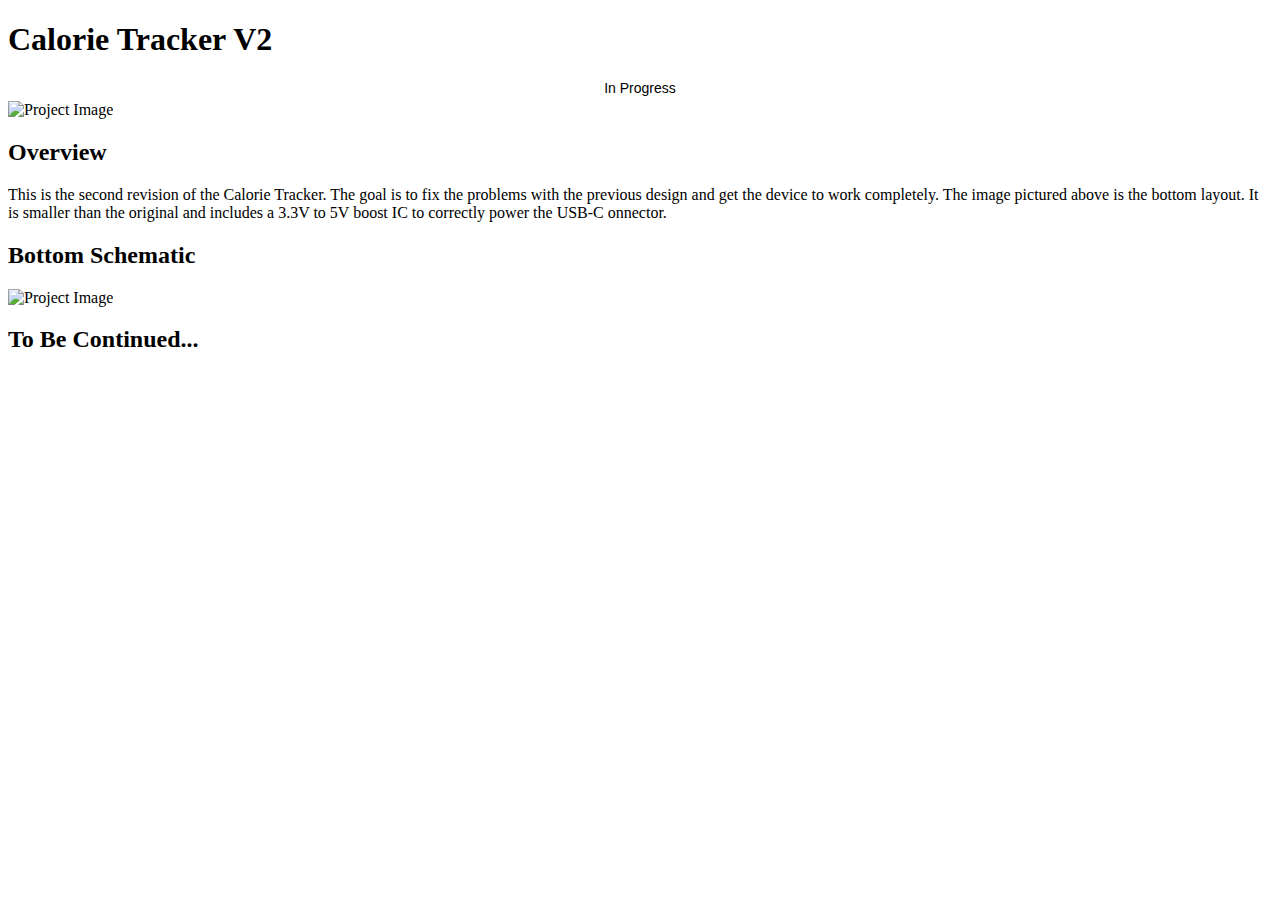
==== calorietrackerv2.html @ 0531f170 "Add files via upload" ====
<!DOCTYPE html>
<html lang="en">
<head>
    <meta charset="UTF-8">
    <meta name="viewport" content="width=device-width, initial-scale=1.0">
    <title>Calorie Tracker V2</title>
    <link rel="stylesheet" href="projectstyles.css">
</head>
<body>
    <div class="background-image">
        <div class="content-container">
            <h1>Calorie Tracker V2</h1>
            <div style="font-family: Arial; font-size: 14px; Margin-bottom: 5px; text-align: center;"> In Progress</div>
            <section class="project-media">
                <img src="v2thumbnail.png" alt="Project Image">
            </section>
            <section class="project-description">
                <h2>Overview</h2>
                <p>This is the second revision of the Calorie Tracker. The goal is to fix the problems with the previous design and get the device to work completely. The image pictured above is the bottom layout. It is smaller than the original and includes a 3.3V to 5V boost IC to correctly power the USB-C onnector.</p>
                
                <h2>Bottom Schematic</h2>
                <section class="project-schematic">
                    <img src="v2bottomschematic.png" alt="Project Image">
                </section>
                
                <h2>To Be Continued...</h2>
            </section>
        </div>
    </div>
</body>
</html>
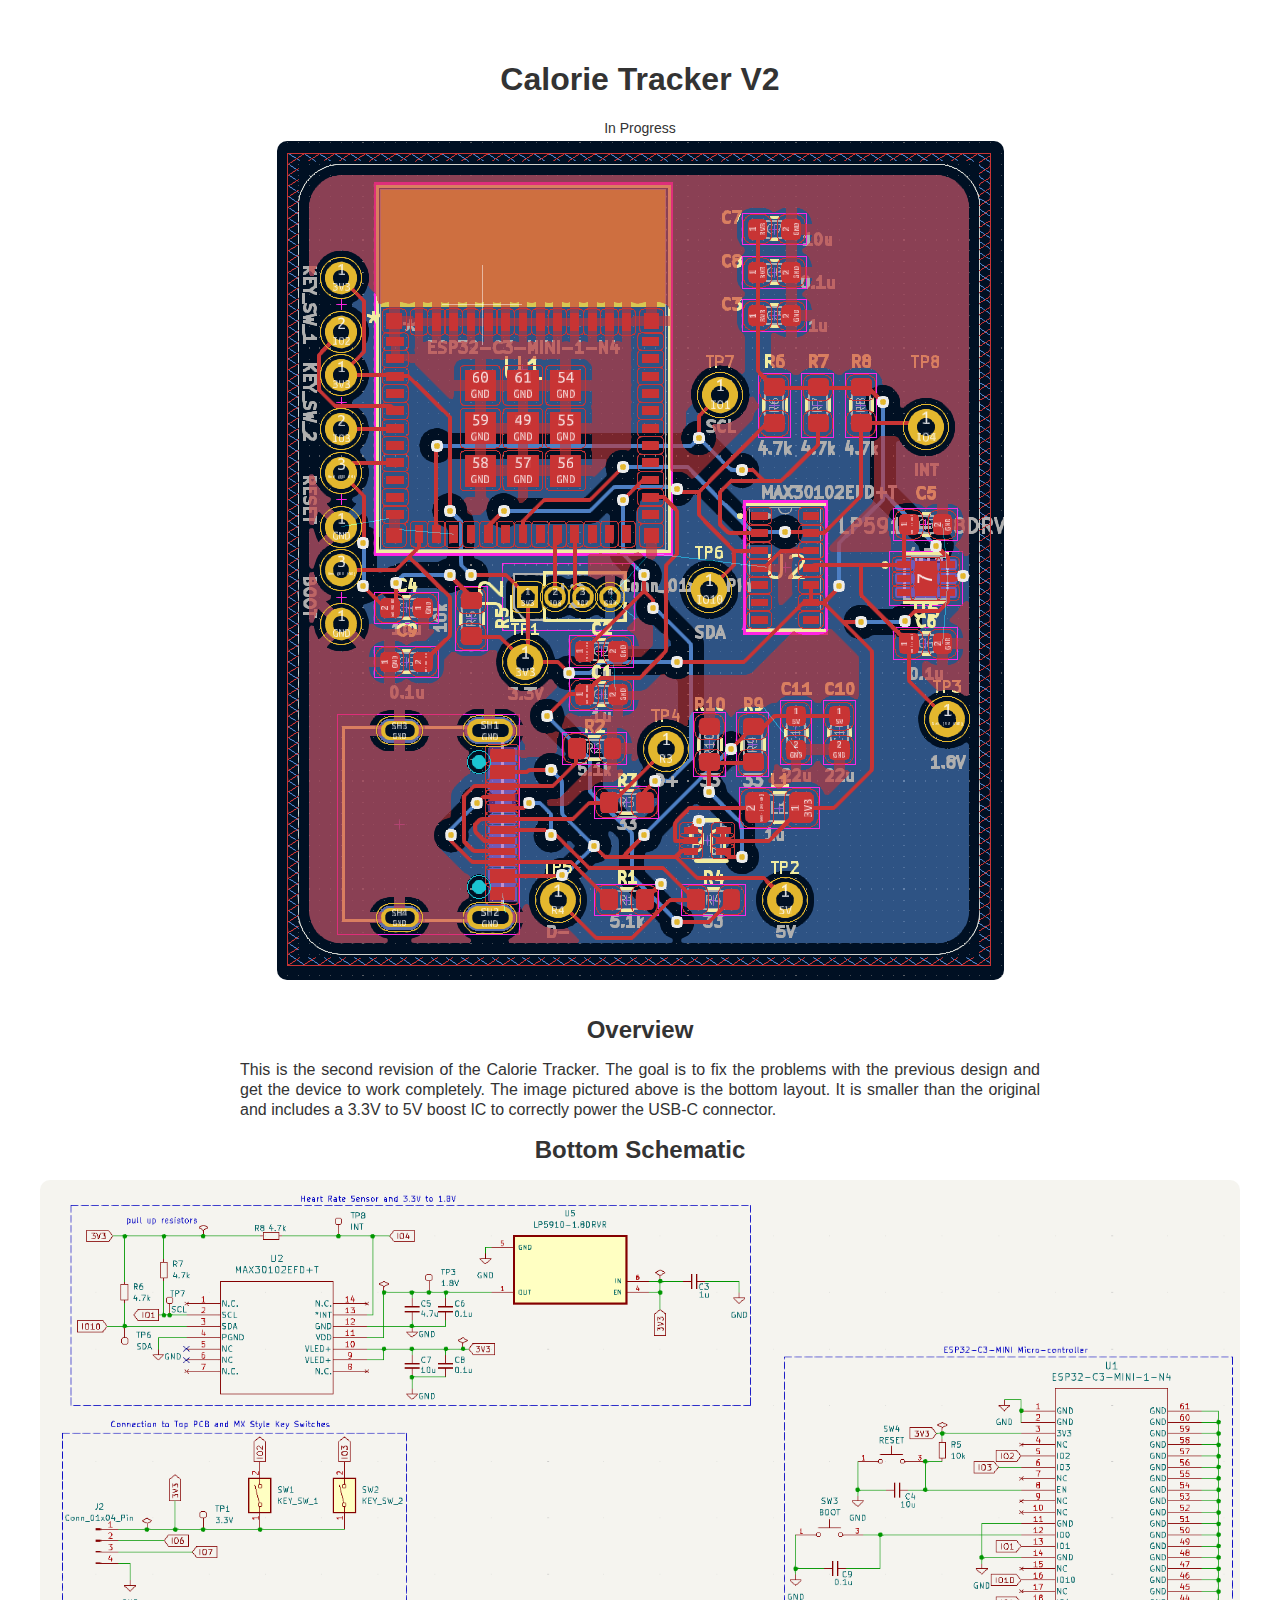
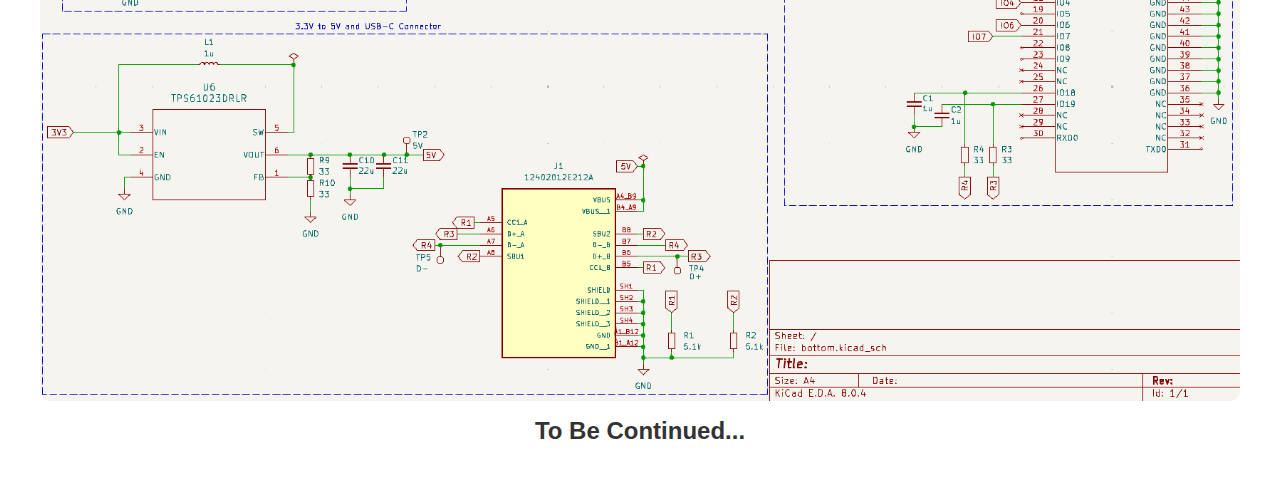
==== commit ea8406fa: "Update calorietrackerv2.html" ====
--- a/calorietrackerv2.html
+++ b/calorietrackerv2.html
@@ -16,7 +16,7 @@
             </section>
             <section class="project-description">
                 <h2>Overview</h2>
-                <p>This is the second revision of the Calorie Tracker. The goal is to fix the problems with the previous design and get the device to work completely. The image pictured above is the bottom layout. It is smaller than the original and includes a 3.3V to 5V boost IC to correctly power the USB-C onnector.</p>
+                <p>This is the second revision of the Calorie Tracker. The goal is to fix the problems with the previous design and get the device to work completely. The image pictured above is the bottom layout. It is smaller than the original and includes a 3.3V to 5V boost IC to correctly power the USB-C connector.</p>
                 
                 <h2>Bottom Schematic</h2>
                 <section class="project-schematic">
@@ -28,4 +28,4 @@
         </div>
     </div>
 </body>
-</html>+</html>
--- a/projectstyles.css
+++ b/projectstyles.css
@@ -0,0 +1,69 @@
+body, html {
+    margin: 0;
+    padding: 0;
+    font-family: Arial, sans-serif;
+    color: #333;
+}
+
+.background-image {
+    background: url('background.jpg') no-repeat center center fixed;
+    background-size: cover;
+    min-height: 100vh;
+    display: flex;
+    justify-content: center;
+    align-items: center;
+    padding: 20px;
+}
+
+.content-container {
+    background-color: rgba(255, 255, 255, 0.9);
+    padding: 20px;
+    border-radius: 10px;
+    max-width: 800px;
+    width: 100%;
+}
+
+h1, h2 {
+    text-align: center;
+}
+
+.project-media {
+    display: flex;
+    flex-direction: column;
+    align-items: center;
+    margin-bottom: 20px;
+}
+
+.project-media img, .project-media video {
+    max-width: 100%;
+    border-radius: 10px;
+    margin-bottom: 20px;
+}
+
+.project-description {
+    text-align: justify;
+    line-height: 20px;
+}
+
+.video-container {
+    display: flex;
+    justify-content: center;
+    align-items: center;
+}
+
+video {
+    max-width: 100%;
+}
+
+.project-schematic {
+    display: flex;
+    flex-direction: column;
+    align-items: center;
+    margin-bottom: 20px;
+}
+
+.project-schematic img {
+    width: 150%; /* Set the width to 150% of its original size */
+    height: auto;
+    border-radius: 10px;
+}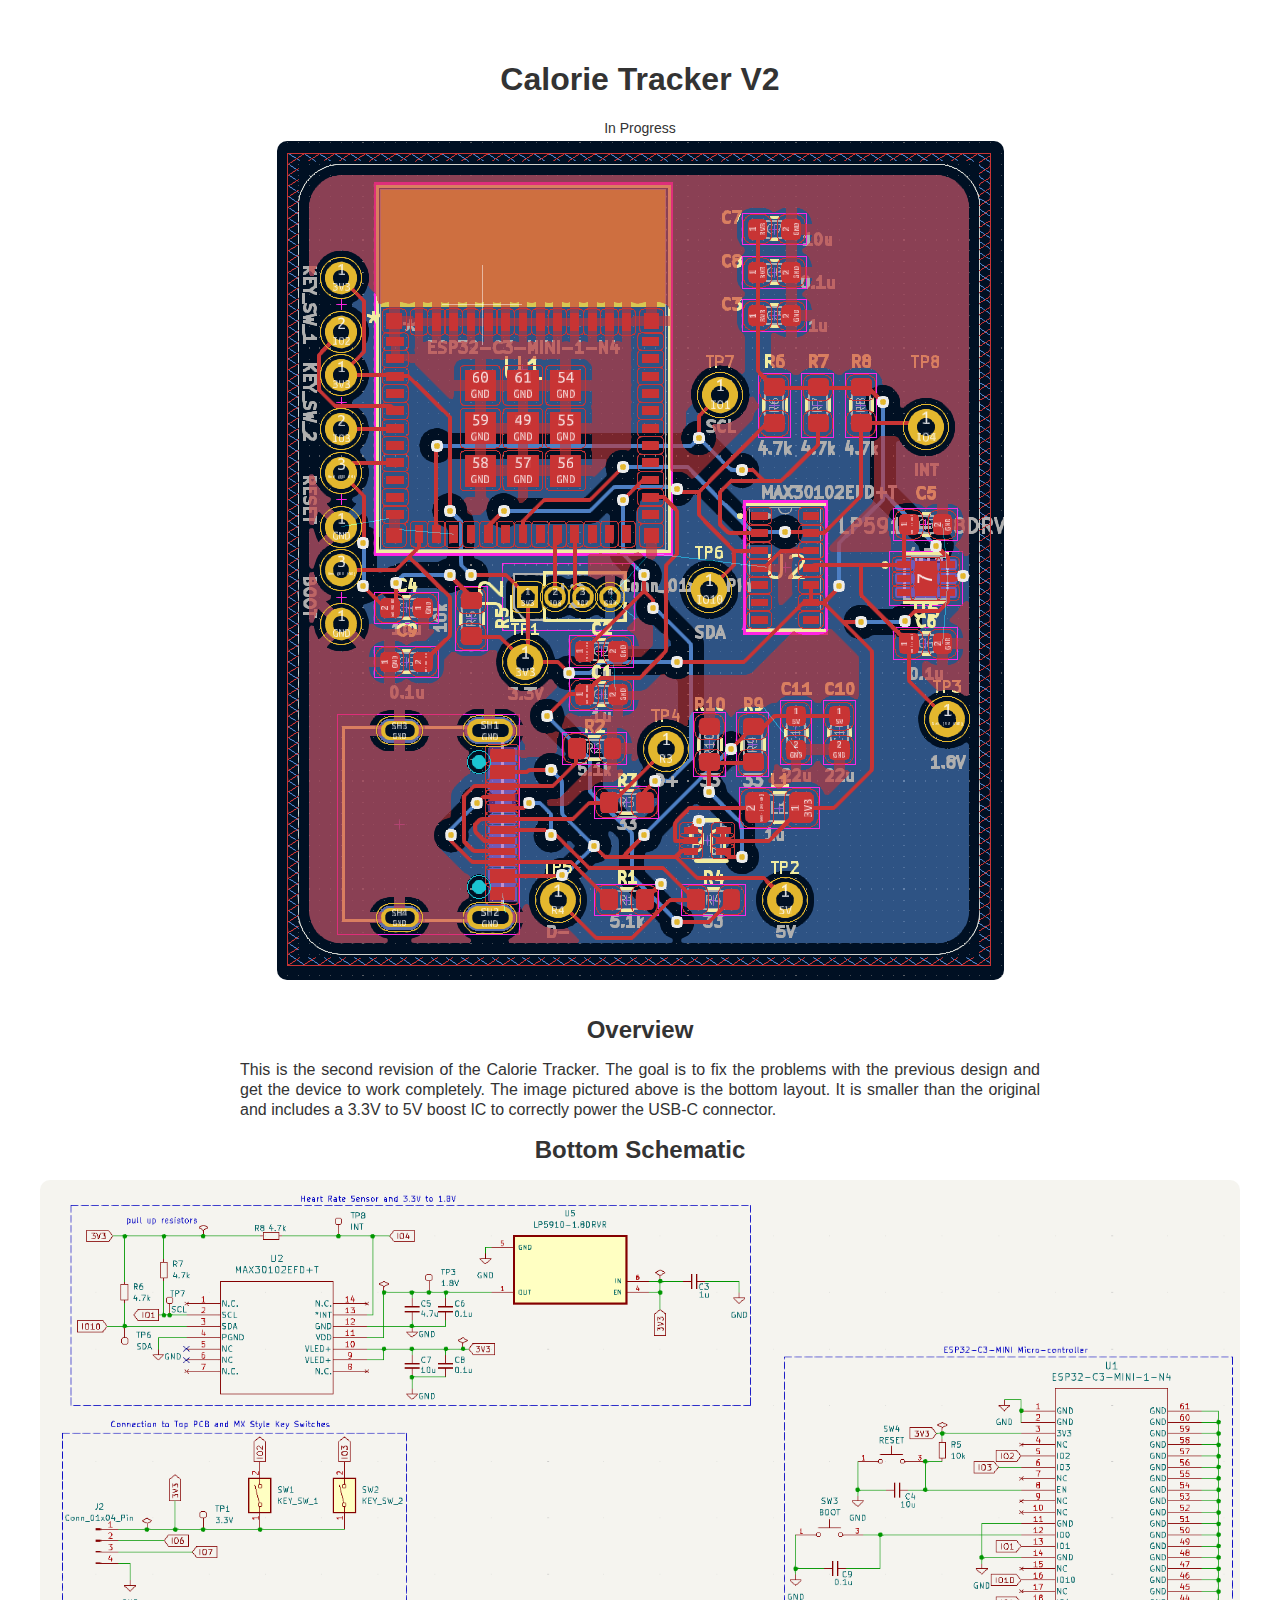
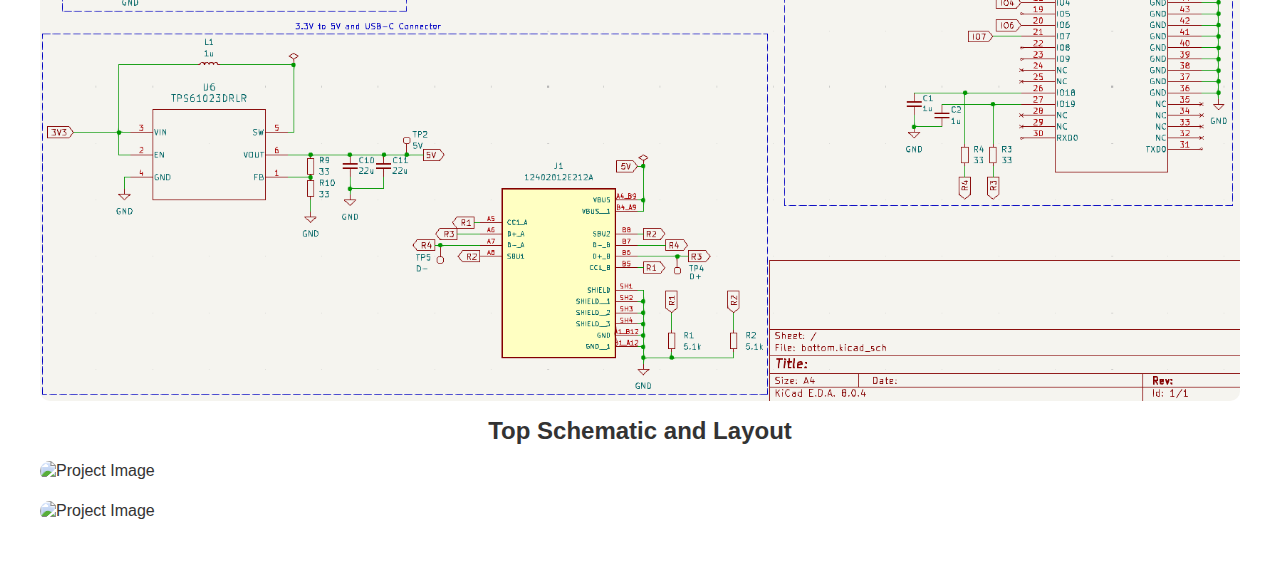
==== commit cf6d98e6: "Update calorietrackerv2.html" ====
--- a/calorietrackerv2.html
+++ b/calorietrackerv2.html
@@ -23,7 +23,13 @@
                     <img src="v2bottomschematic.png" alt="Project Image">
                 </section>
                 
-                <h2>To Be Continued...</h2>
+                <h2>Top Schematic and Layout</h2>
+                <section class="project-schematic">
+                    <img src="v2top_schematic.png" alt="Project Image">
+                </section>
+                <section class="project-schematic">
+                    <img src="v2top_layout.png" alt="Project Image">
+                </section>
             </section>
         </div>
     </div>
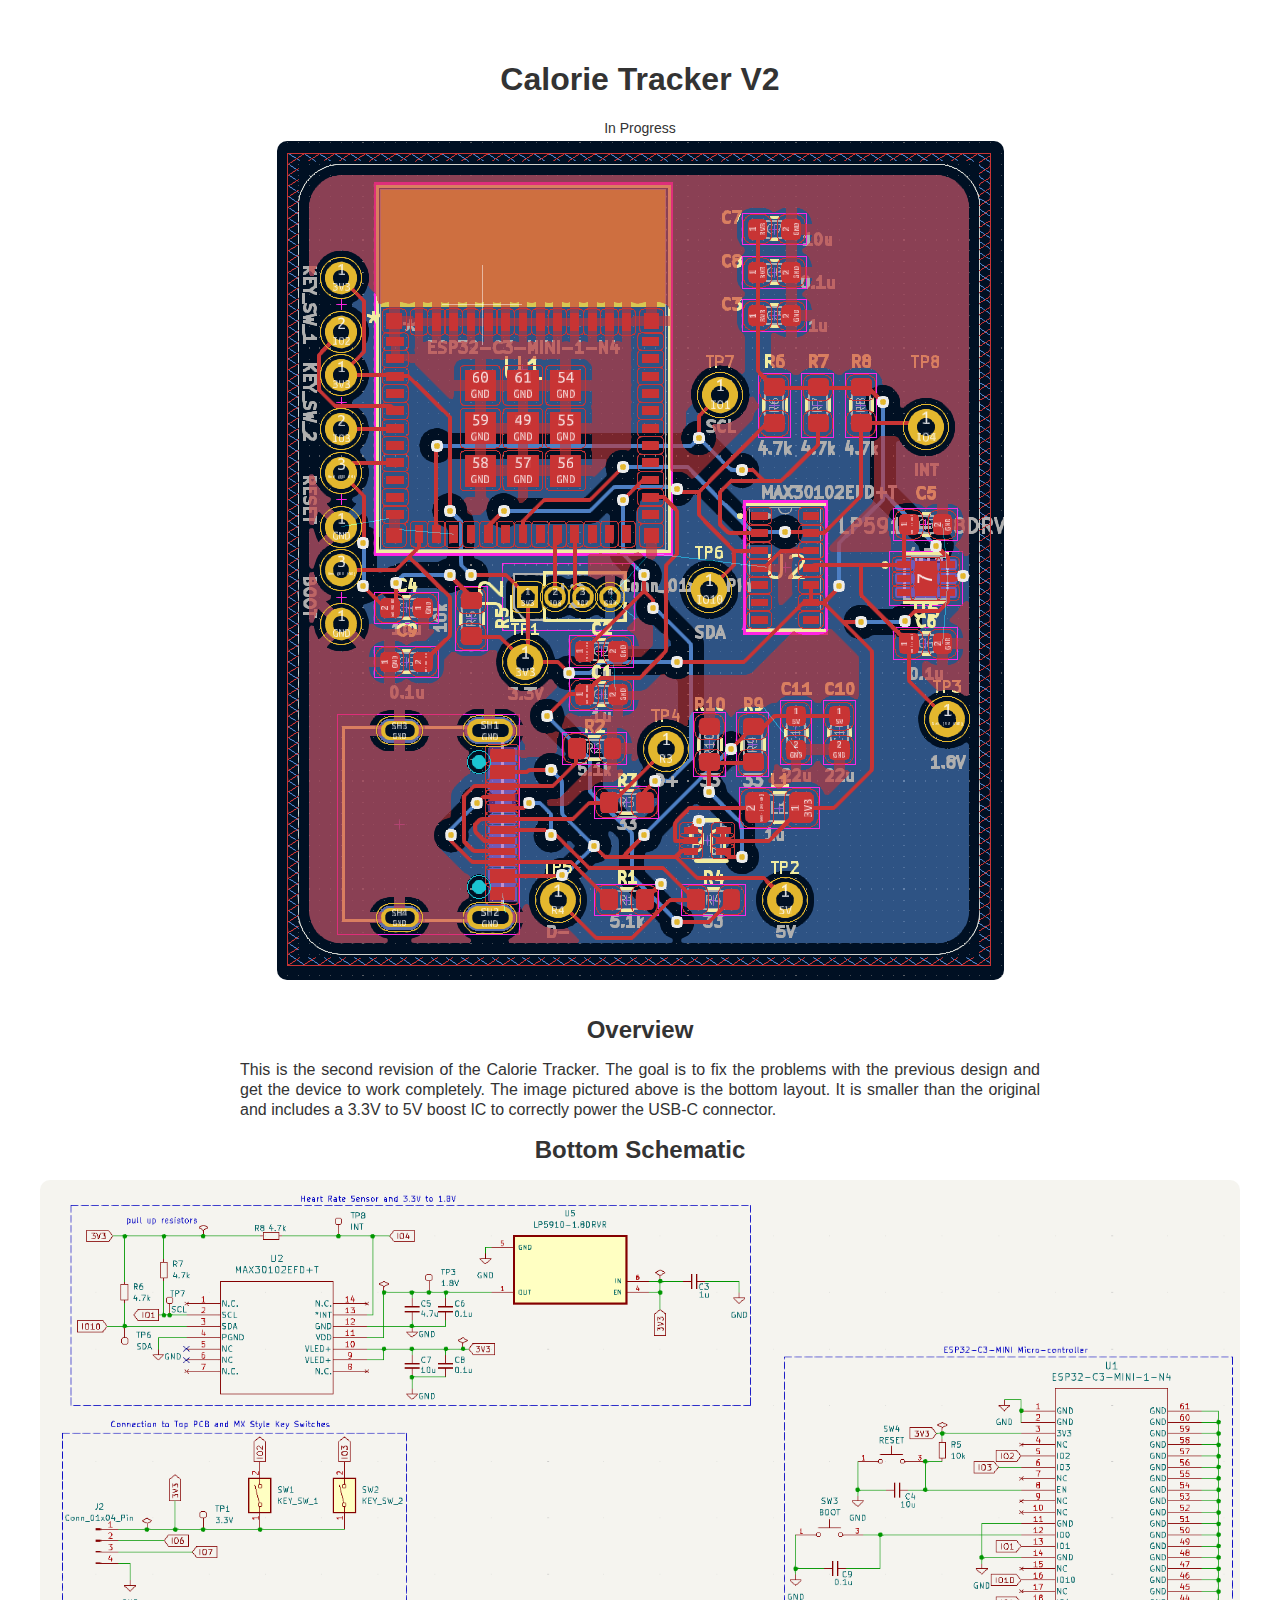
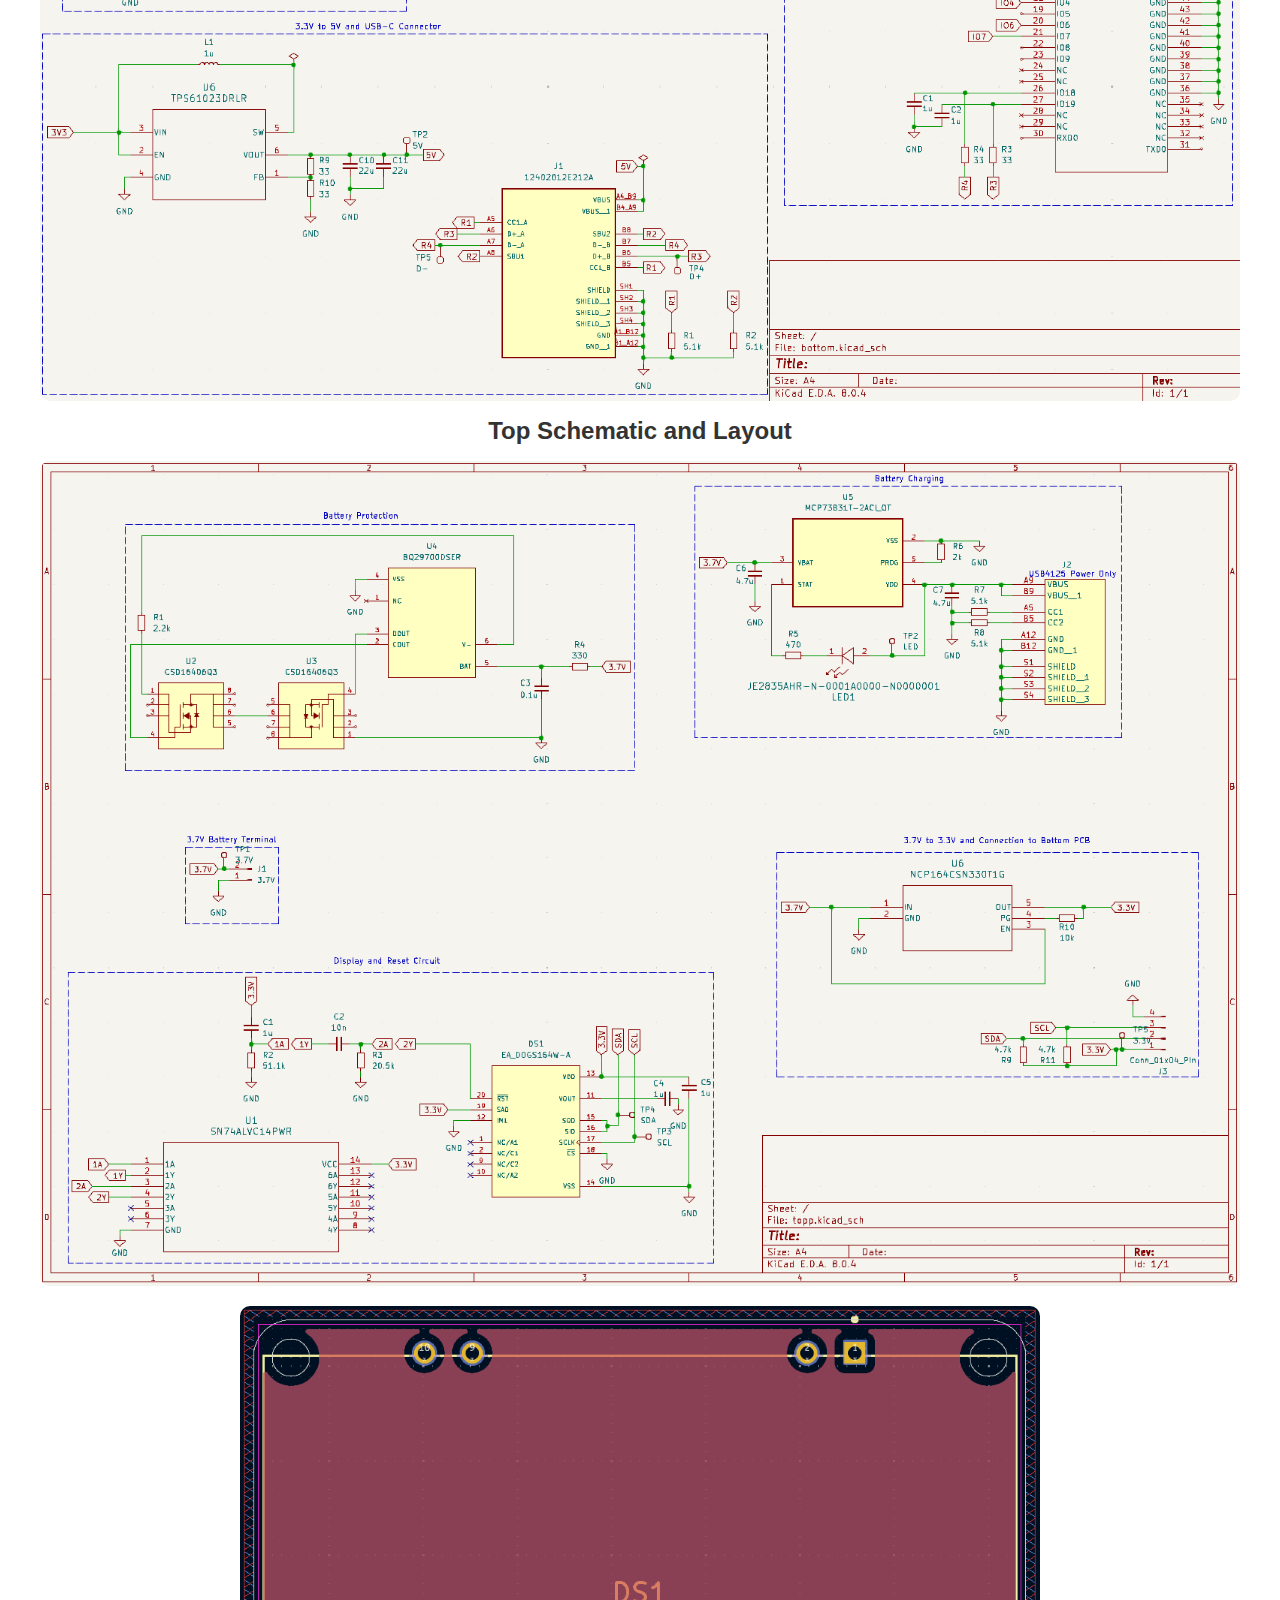
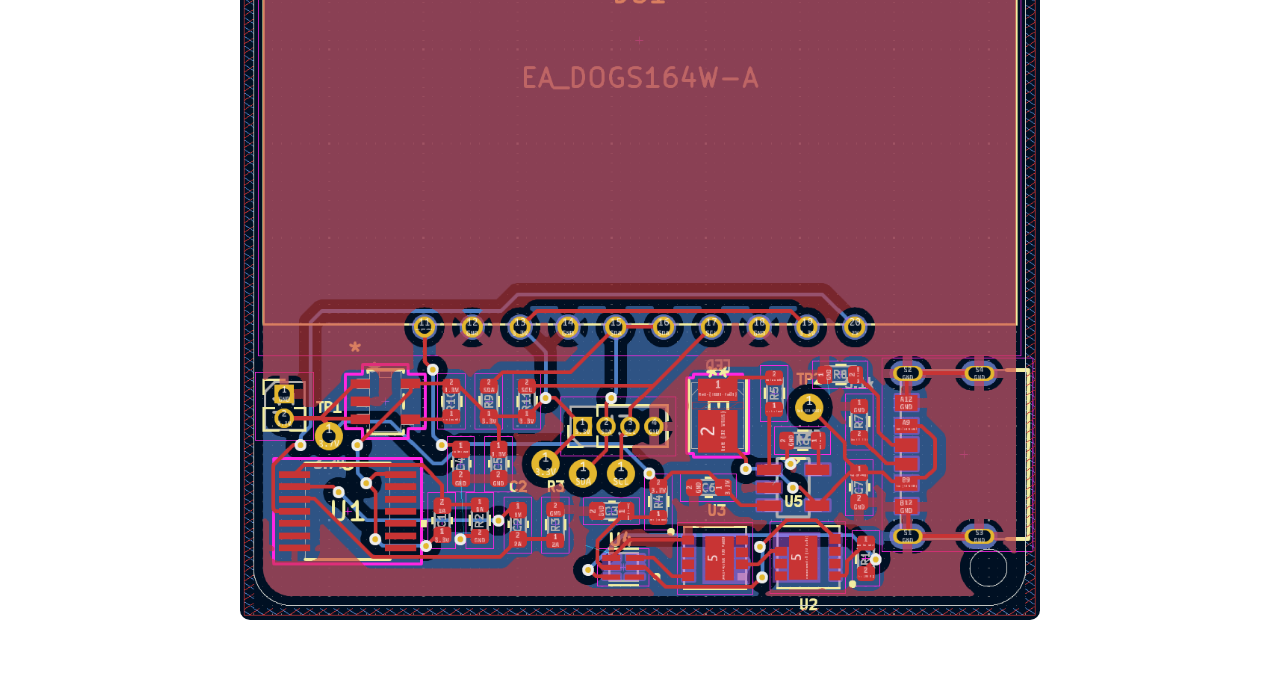
==== commit 15b1b4e8: "Update calorietrackerv2.html" ====
--- a/calorietrackerv2.html
+++ b/calorietrackerv2.html
@@ -27,7 +27,7 @@
                 <section class="project-schematic">
                     <img src="v2top_schematic.png" alt="Project Image">
                 </section>
-                <section class="project-schematic">
+                <section class="project-media">
                     <img src="v2top_layout.png" alt="Project Image">
                 </section>
             </section>
